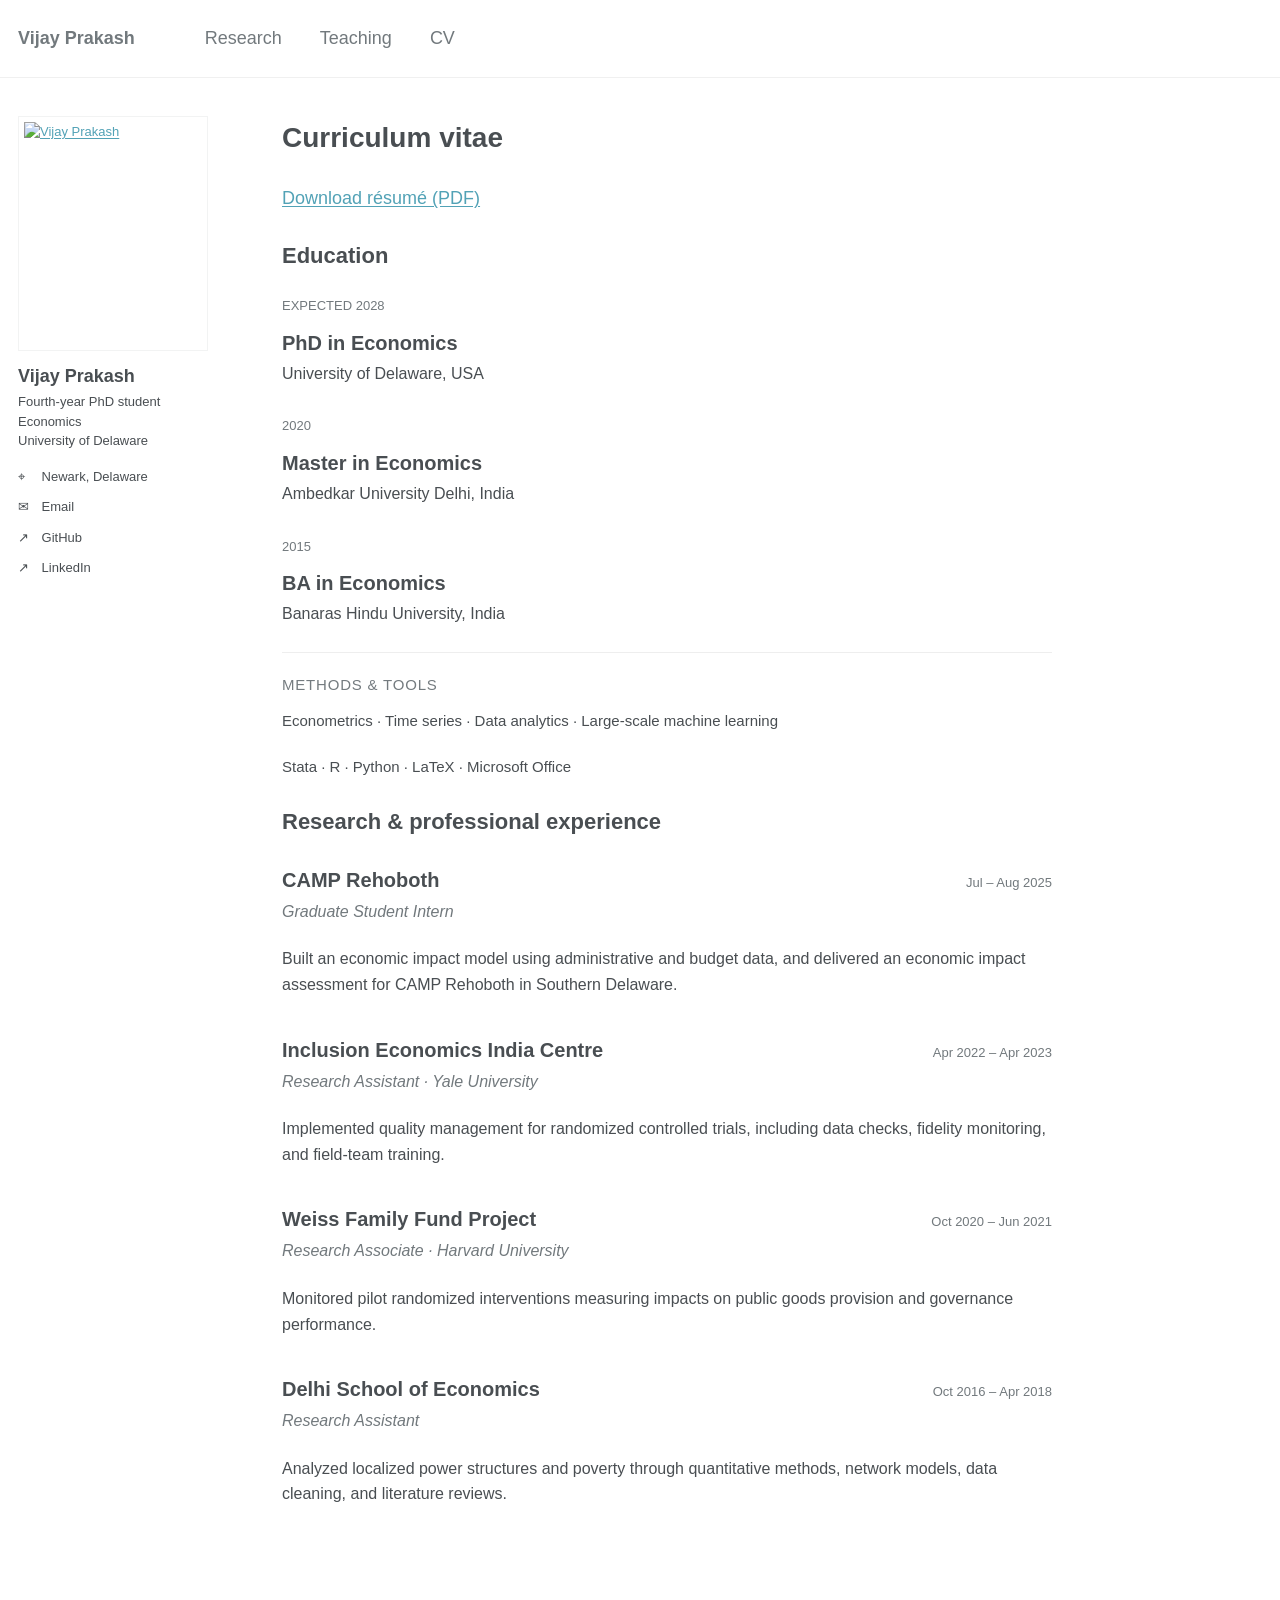
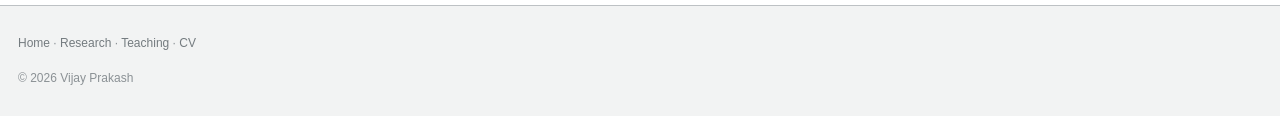
==== cv.html @ bedc79e7 "Publish academic website" ====
<!doctype html><html lang="en"><head><meta charset="utf-8"><meta name="viewport" content="width=device-width, initial-scale=1"><title>CV | Vijay Prakash</title><meta name="description" content="Vijay Prakash, Economics PhD student at the University of Delaware. Labor economics, innovation, and workforce development."><link rel="stylesheet" href="style.css"></head><body><a class="skip" href="#content">Skip to content</a><header><nav aria-label="Main navigation"><a class="brand" href="index.html">Vijay Prakash</a><a href="research.html">Research</a><a href="teaching.html">Teaching</a><a href="cv.html">CV</a></nav></header><main><aside><a href="index.html"><img class="portrait" src="assets/vijay-prakash.jpg" alt="Vijay Prakash" width="1800" height="1200"></a><h2>Vijay Prakash</h2><p class="position">Fourth-year PhD student<br>Economics<br>University of Delaware</p><ul class="profile-links"><li><span aria-hidden="true">⌖</span> Newark, Delaware</li><li><a href="mailto:vprakash@udel.edu"><span aria-hidden="true">✉</span> Email</a></li><li><a href="https://github.com/Vijay92380"><span aria-hidden="true">↗</span> GitHub</a></li><li><a href="https://www.linkedin.com/in/vp1995/"><span aria-hidden="true">↗</span> LinkedIn</a></li></ul></aside><article id="content"><h1>Curriculum vitae</h1><p><a href="assets/vijay-prakash-resume.pdf">Download résumé (PDF)</a></p><h2>Education</h2><div class="degrees"><article><time>EXPECTED 2028</time><h3>PhD in Economics</h3><p>University of Delaware, USA</p></article><article><time>2020</time><h3>Master in Economics</h3><p>Ambedkar University Delhi, India</p></article><article><time>2015</time><h3>BA in Economics</h3><p>Banaras Hindu University, India</p></article></div><div class="toolbox"><p class="eyebrow">METHODS & TOOLS</p><p>Econometrics · Time series · Data analytics · Large-scale machine learning</p><p class="muted">Stata · R · Python · LaTeX · Microsoft Office</p></div><h2>Research & professional experience</h2><div class="experience"><article><div class="row"><h3>CAMP Rehoboth</h3><time>Jul – Aug 2025</time></div><p class="role">Graduate Student Intern</p><p>Built an economic impact model using administrative and budget data, and delivered an economic impact assessment for CAMP Rehoboth in Southern Delaware.</p></article><article><div class="row"><h3>Inclusion Economics India Centre</h3><time>Apr 2022 – Apr 2023</time></div><p class="role">Research Assistant · Yale University</p><p>Implemented quality management for randomized controlled trials, including data checks, fidelity monitoring, and field-team training.</p></article><article><div class="row"><h3>Weiss Family Fund Project</h3><time>Oct 2020 – Jun 2021</time></div><p class="role">Research Associate · Harvard University</p><p>Monitored pilot randomized interventions measuring impacts on public goods provision and governance performance.</p></article><article><div class="row"><h3>Delhi School of Economics</h3><time>Oct 2016 – Apr 2018</time></div><p class="role">Research Assistant</p><p>Analyzed localized power structures and poverty through quantitative methods, network models, data cleaning, and literature reviews.</p></article></div></article></main><footer><div><a href="index.html">Home</a> · <a href="research.html">Research</a> · <a href="teaching.html">Teaching</a> · <a href="cv.html">CV</a><p>© 2026 Vijay Prakash</p></div></footer></body></html>
---- style.css ----
*{box-sizing:border-box}html{background:#fff;color:#494e52;font:18px/1.6 Arial,Helvetica,sans-serif}body{margin:0}a{color:#52a2b6;text-decoration:underline;text-underline-offset:2px}a:hover{color:#35788a}a:focus-visible{outline:2px solid #35788a;outline-offset:4px}.skip{position:absolute;top:-60px}.skip:focus{top:0;background:white;padding:10px;z-index:2}header{border-bottom:1px solid #f0f0f0}nav{max-width:1280px;margin:auto;display:flex;align-items:center;gap:38px;padding:24px 18px}nav a{color:#72797d;text-decoration:none;font-size:18px}nav .brand{font-weight:700;margin-right:32px}main{max-width:1280px;margin:auto;display:grid;grid-template-columns:220px minmax(0,770px);gap:44px;padding:38px 18px 70px;min-height:calc(100vh - 238px)}aside{font-size:13px;line-height:1.5}.portrait{display:block;width:190px;height:235px;object-fit:cover;object-position:51% 40%;padding:5px;border:1px solid #f2f3f3}aside h2{font:700 18px/1.3 Arial,sans-serif;margin:14px 0 4px}.position{margin:0 0 16px;font-size:13px}.profile-links{list-style:none;margin:0;padding:0}.profile-links li{margin:11px 0}.profile-links a{color:#494e52;text-decoration:none}.profile-links a:hover{text-decoration:underline}.profile-links span{display:inline-block;width:20px}#content>p:first-child{margin-top:10px}p{margin:0 0 22px}h1{font-size:28px;line-height:1.3;margin:4px 0 28px}h2{font-size:22px;line-height:1.4;margin:28px 0 18px}h3{font-size:20px;line-height:1.45;margin:10px 0 12px}.interests{border-top:1px solid #f0f0f0;margin-top:28px;padding-top:1px}.interests h2{font-size:18px;font-style:italic;font-weight:400;margin-top:20px}.interests p{font-size:16px}.paper{padding-bottom:24px;margin-bottom:25px;border-bottom:1px solid #eee}.eyebrow{font-size:12px;letter-spacing:.8px;color:#747b7f;margin-bottom:12px}.tags{display:flex;gap:16px;flex-wrap:wrap;font-size:12px;color:#747b7f}.paper p{font-size:16px}.degrees article{margin-bottom:24px}.degrees time,.row time{font-size:13px;color:#72797d}.degrees h3{margin-bottom:3px}.degrees p{font-size:16px}.toolbox{border-top:1px solid #eee;padding-top:20px;margin-top:25px}.toolbox p{font-size:15px}.experience article{margin-bottom:28px}.experience p{font-size:16px}.role{font-style:italic;color:#72797d}.row{display:flex;justify-content:space-between;gap:20px;align-items:baseline}.row h3{margin-bottom:4px}.row time{white-space:nowrap}footer{background:#f2f3f3;border-top:1px solid #bdc1c4;color:#8b9195;padding:28px 18px;font-size:12px}footer>div{max-width:1244px;margin:auto}footer a{color:#747b7f;text-decoration:none}footer p{margin:16px 0 0}@media(max-width:800px){main{grid-template-columns:180px minmax(0,1fr);gap:28px}.portrait{width:160px;height:200px}nav{gap:25px}nav .brand{margin-right:12px}html{font-size:16px}.row{display:block}}@media(max-width:560px){nav{gap:23px;padding:20px 16px;flex-wrap:wrap}nav a{font-size:15px}nav .brand{width:100%;margin:0}main{display:block;padding:25px 18px 45px}aside{display:grid;grid-template-columns:115px 1fr;column-gap:18px;margin-bottom:32px}aside>a{grid-row:1/4}.portrait{width:115px;height:145px}aside h2{margin:2px 0 5px}.position{margin-bottom:5px}.profile-links{grid-column:2;display:flex;gap:13px;flex-wrap:wrap}.profile-links li{margin:0;font-size:12px}.profile-links li:first-child{width:100%}.profile-links span{display:none}#content>p:first-child{margin-top:0}h1{font-size:25px}}
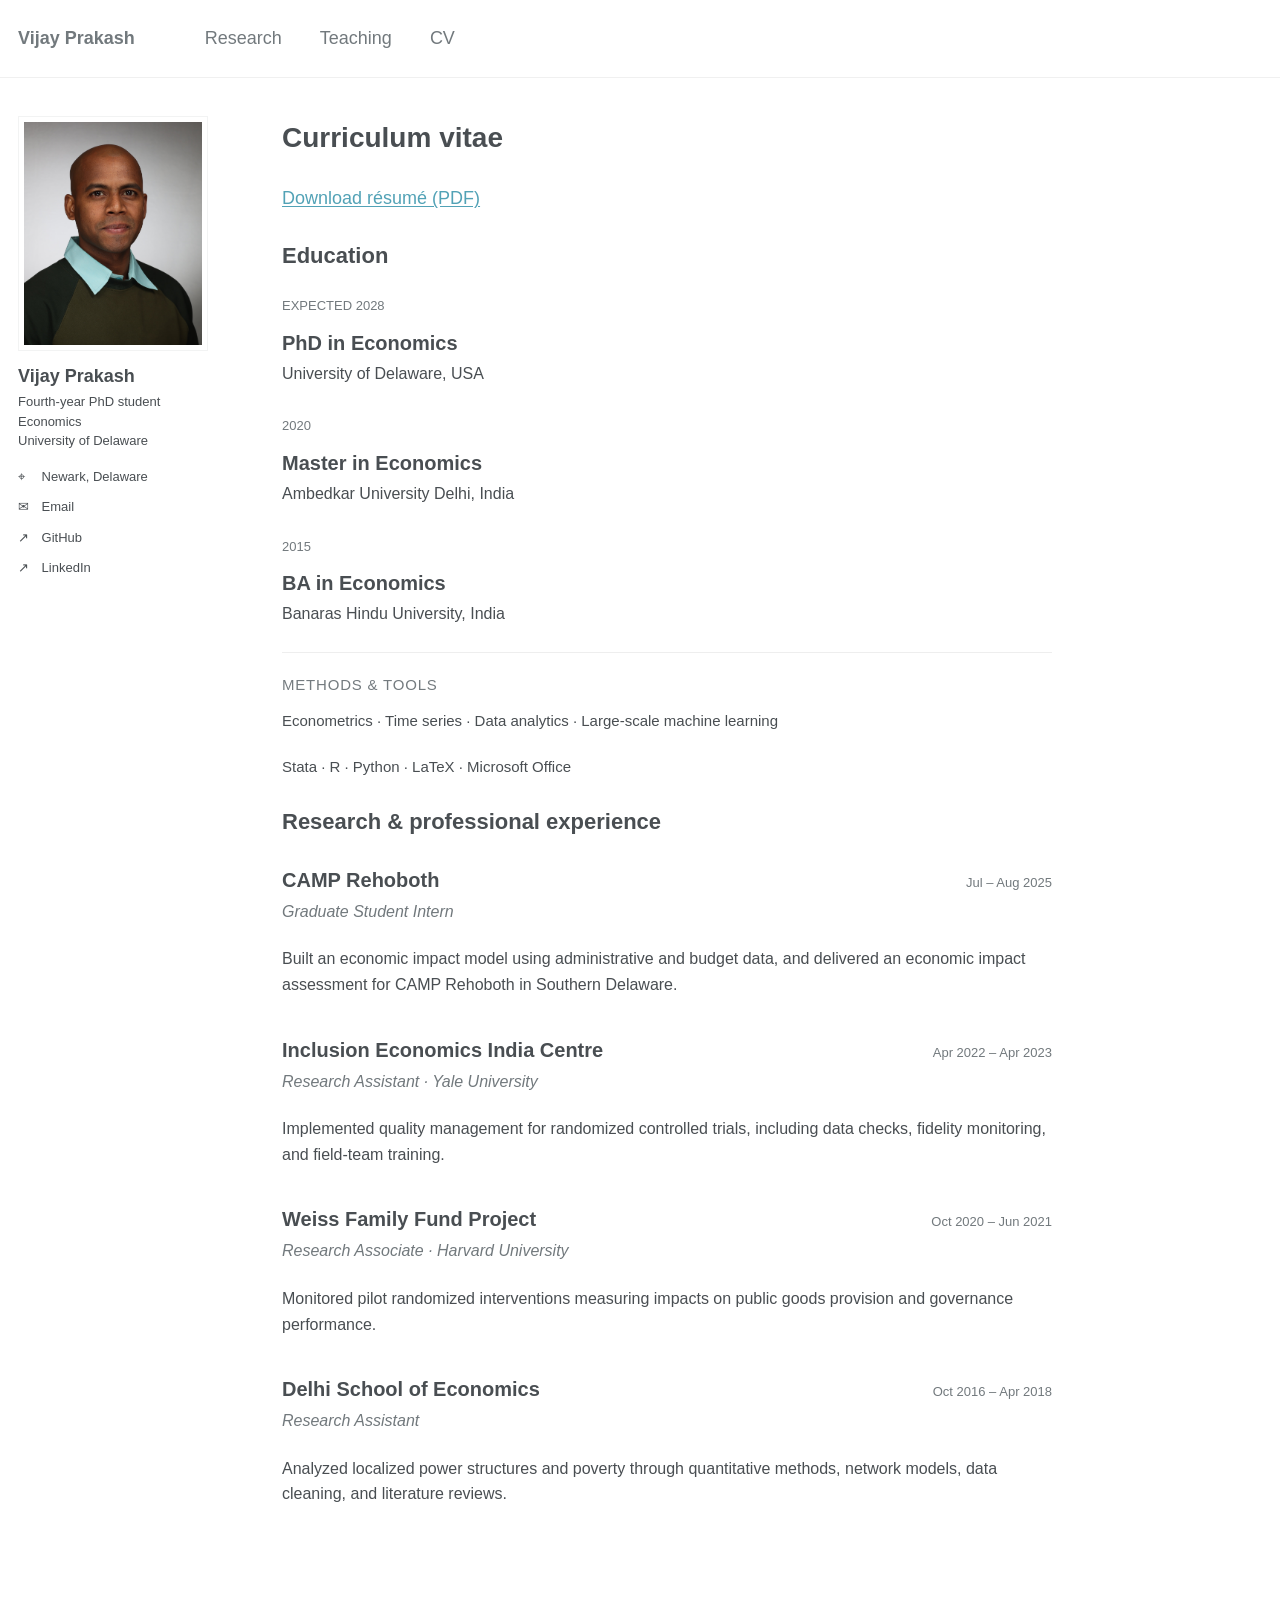
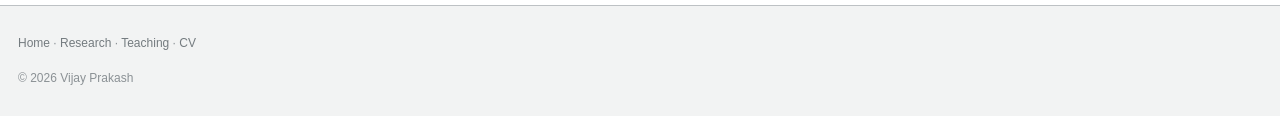
==== commit 4660cc88: "Update GitHub profile links after username change" ====
--- a/cv.html
+++ b/cv.html
@@ -1 +1 @@
-<!doctype html><html lang="en"><head><meta charset="utf-8"><meta name="viewport" content="width=device-width, initial-scale=1"><title>CV | Vijay Prakash</title><meta name="description" content="Vijay Prakash, Economics PhD student at the University of Delaware. Labor economics, innovation, and workforce development."><link rel="stylesheet" href="style.css"></head><body><a class="skip" href="#content">Skip to content</a><header><nav aria-label="Main navigation"><a class="brand" href="index.html">Vijay Prakash</a><a href="research.html">Research</a><a href="teaching.html">Teaching</a><a href="cv.html">CV</a></nav></header><main><aside><a href="index.html"><img class="portrait" src="assets/vijay-prakash.jpg" alt="Vijay Prakash" width="1800" height="1200"></a><h2>Vijay Prakash</h2><p class="position">Fourth-year PhD student<br>Economics<br>University of Delaware</p><ul class="profile-links"><li><span aria-hidden="true">⌖</span> Newark, Delaware</li><li><a href="mailto:vprakash@udel.edu"><span aria-hidden="true">✉</span> Email</a></li><li><a href="https://github.com/Vijay92380"><span aria-hidden="true">↗</span> GitHub</a></li><li><a href="https://www.linkedin.com/in/vp1995/"><span aria-hidden="true">↗</span> LinkedIn</a></li></ul></aside><article id="content"><h1>Curriculum vitae</h1><p><a href="assets/vijay-prakash-resume.pdf">Download résumé (PDF)</a></p><h2>Education</h2><div class="degrees"><article><time>EXPECTED 2028</time><h3>PhD in Economics</h3><p>University of Delaware, USA</p></article><article><time>2020</time><h3>Master in Economics</h3><p>Ambedkar University Delhi, India</p></article><article><time>2015</time><h3>BA in Economics</h3><p>Banaras Hindu University, India</p></article></div><div class="toolbox"><p class="eyebrow">METHODS & TOOLS</p><p>Econometrics · Time series · Data analytics · Large-scale machine learning</p><p class="muted">Stata · R · Python · LaTeX · Microsoft Office</p></div><h2>Research & professional experience</h2><div class="experience"><article><div class="row"><h3>CAMP Rehoboth</h3><time>Jul – Aug 2025</time></div><p class="role">Graduate Student Intern</p><p>Built an economic impact model using administrative and budget data, and delivered an economic impact assessment for CAMP Rehoboth in Southern Delaware.</p></article><article><div class="row"><h3>Inclusion Economics India Centre</h3><time>Apr 2022 – Apr 2023</time></div><p class="role">Research Assistant · Yale University</p><p>Implemented quality management for randomized controlled trials, including data checks, fidelity monitoring, and field-team training.</p></article><article><div class="row"><h3>Weiss Family Fund Project</h3><time>Oct 2020 – Jun 2021</time></div><p class="role">Research Associate · Harvard University</p><p>Monitored pilot randomized interventions measuring impacts on public goods provision and governance performance.</p></article><article><div class="row"><h3>Delhi School of Economics</h3><time>Oct 2016 – Apr 2018</time></div><p class="role">Research Assistant</p><p>Analyzed localized power structures and poverty through quantitative methods, network models, data cleaning, and literature reviews.</p></article></div></article></main><footer><div><a href="index.html">Home</a> · <a href="research.html">Research</a> · <a href="teaching.html">Teaching</a> · <a href="cv.html">CV</a><p>© 2026 Vijay Prakash</p></div></footer></body></html>+<!doctype html><html lang="en"><head><meta charset="utf-8"><meta name="viewport" content="width=device-width, initial-scale=1"><title>CV | Vijay Prakash</title><meta name="description" content="Vijay Prakash, Economics PhD student at the University of Delaware. Labor economics, innovation, and workforce development."><link rel="stylesheet" href="style.css"></head><body><a class="skip" href="#content">Skip to content</a><header><nav aria-label="Main navigation"><a class="brand" href="index.html">Vijay Prakash</a><a href="research.html">Research</a><a href="teaching.html">Teaching</a><a href="cv.html">CV</a></nav></header><main><aside><a href="index.html"><img class="portrait" src="assets/vijay-prakash.jpg" alt="Vijay Prakash" width="1800" height="1200"></a><h2>Vijay Prakash</h2><p class="position">Fourth-year PhD student<br>Economics<br>University of Delaware</p><ul class="profile-links"><li><span aria-hidden="true">⌖</span> Newark, Delaware</li><li><a href="mailto:vprakash@udel.edu"><span aria-hidden="true">✉</span> Email</a></li><li><a href="https://github.com/vj-econ"><span aria-hidden="true">↗</span> GitHub</a></li><li><a href="https://www.linkedin.com/in/vp1995/"><span aria-hidden="true">↗</span> LinkedIn</a></li></ul></aside><article id="content"><h1>Curriculum vitae</h1><p><a href="assets/vijay-prakash-resume.pdf">Download résumé (PDF)</a></p><h2>Education</h2><div class="degrees"><article><time>EXPECTED 2028</time><h3>PhD in Economics</h3><p>University of Delaware, USA</p></article><article><time>2020</time><h3>Master in Economics</h3><p>Ambedkar University Delhi, India</p></article><article><time>2015</time><h3>BA in Economics</h3><p>Banaras Hindu University, India</p></article></div><div class="toolbox"><p class="eyebrow">METHODS & TOOLS</p><p>Econometrics · Time series · Data analytics · Large-scale machine learning</p><p class="muted">Stata · R · Python · LaTeX · Microsoft Office</p></div><h2>Research & professional experience</h2><div class="experience"><article><div class="row"><h3>CAMP Rehoboth</h3><time>Jul – Aug 2025</time></div><p class="role">Graduate Student Intern</p><p>Built an economic impact model using administrative and budget data, and delivered an economic impact assessment for CAMP Rehoboth in Southern Delaware.</p></article><article><div class="row"><h3>Inclusion Economics India Centre</h3><time>Apr 2022 – Apr 2023</time></div><p class="role">Research Assistant · Yale University</p><p>Implemented quality management for randomized controlled trials, including data checks, fidelity monitoring, and field-team training.</p></article><article><div class="row"><h3>Weiss Family Fund Project</h3><time>Oct 2020 – Jun 2021</time></div><p class="role">Research Associate · Harvard University</p><p>Monitored pilot randomized interventions measuring impacts on public goods provision and governance performance.</p></article><article><div class="row"><h3>Delhi School of Economics</h3><time>Oct 2016 – Apr 2018</time></div><p class="role">Research Assistant</p><p>Analyzed localized power structures and poverty through quantitative methods, network models, data cleaning, and literature reviews.</p></article></div></article></main><footer><div><a href="index.html">Home</a> · <a href="research.html">Research</a> · <a href="teaching.html">Teaching</a> · <a href="cv.html">CV</a><p>© 2026 Vijay Prakash</p></div></footer></body></html>
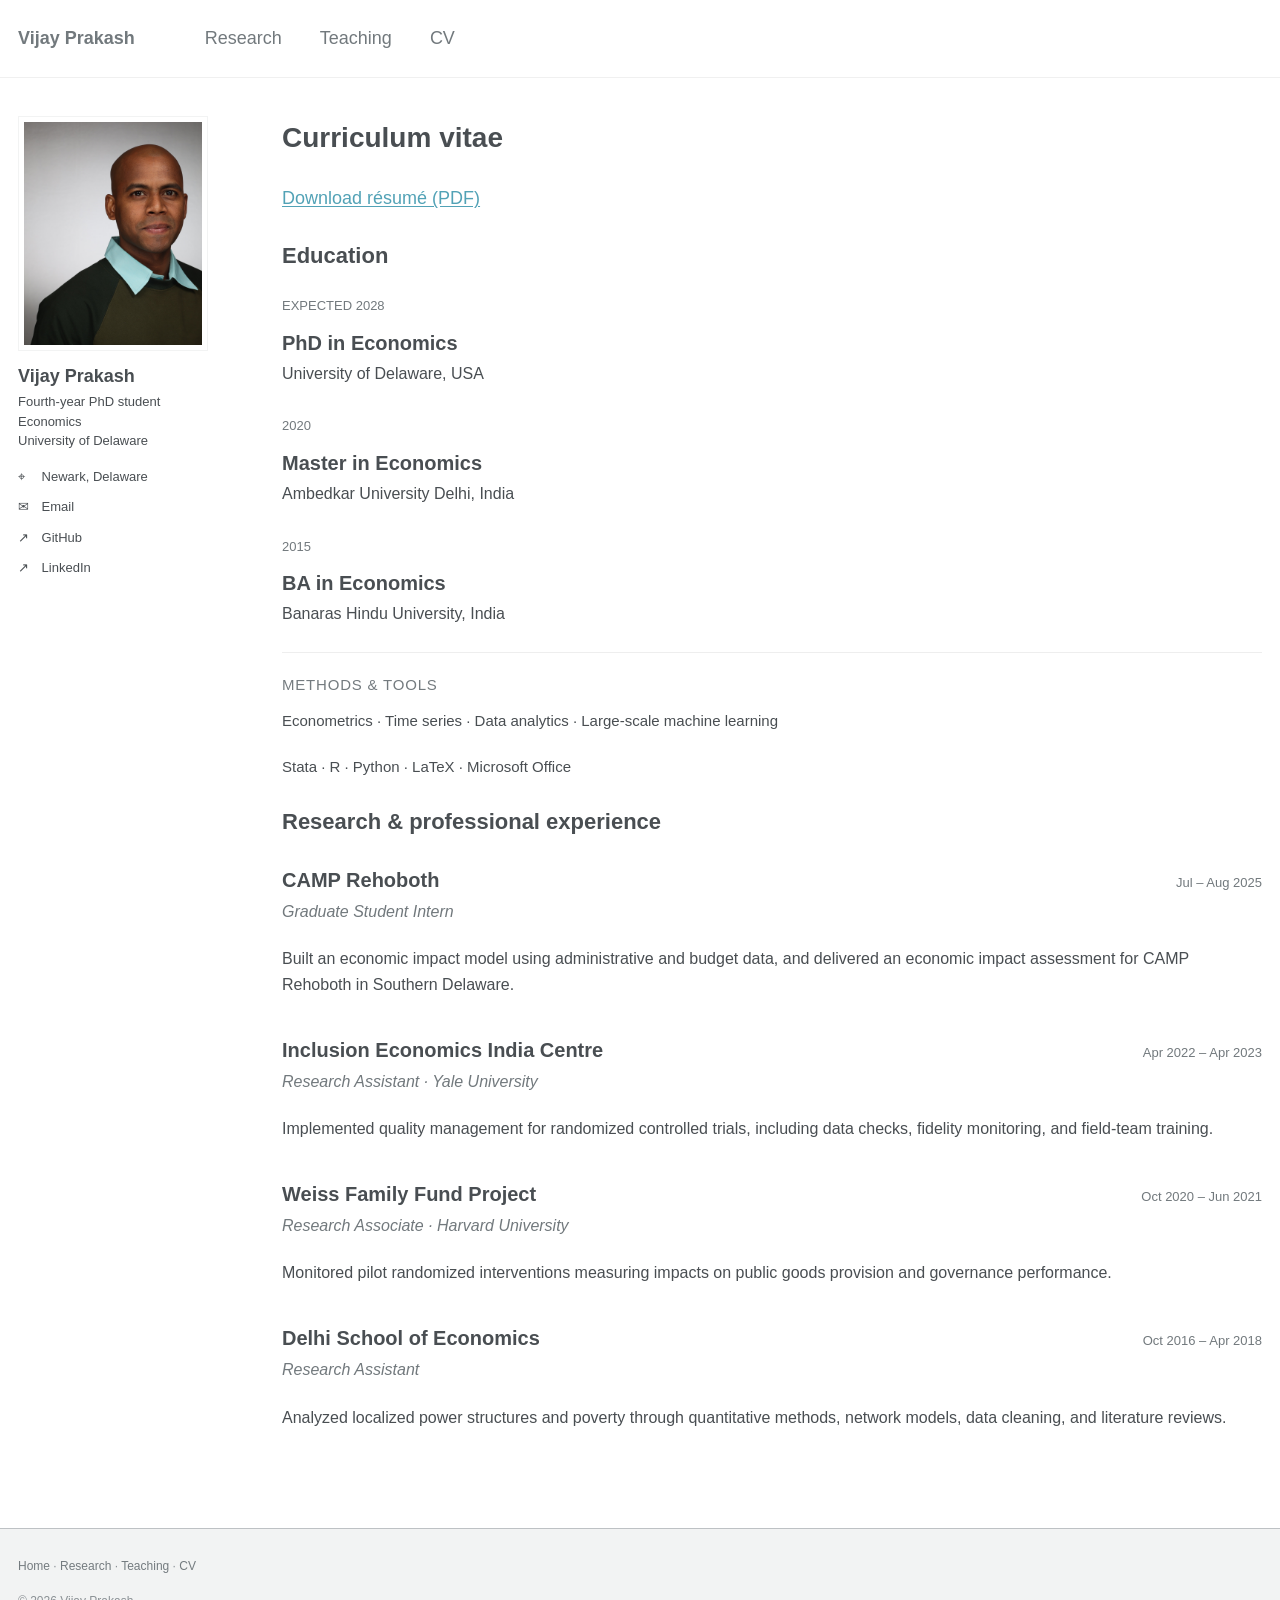
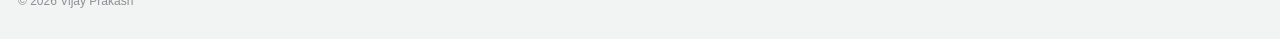
==== commit 85e39990: "Update portrait dimensions and remove unused right-side space" ====
--- a/cv.html
+++ b/cv.html
@@ -1 +1 @@
-<!doctype html><html lang="en"><head><meta charset="utf-8"><meta name="viewport" content="width=device-width, initial-scale=1"><title>CV | Vijay Prakash</title><meta name="description" content="Vijay Prakash, Economics PhD student at the University of Delaware. Labor economics, innovation, and workforce development."><link rel="stylesheet" href="style.css"></head><body><a class="skip" href="#content">Skip to content</a><header><nav aria-label="Main navigation"><a class="brand" href="index.html">Vijay Prakash</a><a href="research.html">Research</a><a href="teaching.html">Teaching</a><a href="cv.html">CV</a></nav></header><main><aside><a href="index.html"><img class="portrait" src="assets/vijay-prakash.jpg" alt="Vijay Prakash" width="1800" height="1200"></a><h2>Vijay Prakash</h2><p class="position">Fourth-year PhD student<br>Economics<br>University of Delaware</p><ul class="profile-links"><li><span aria-hidden="true">⌖</span> Newark, Delaware</li><li><a href="mailto:vprakash@udel.edu"><span aria-hidden="true">✉</span> Email</a></li><li><a href="https://github.com/vj-econ"><span aria-hidden="true">↗</span> GitHub</a></li><li><a href="https://www.linkedin.com/in/vp1995/"><span aria-hidden="true">↗</span> LinkedIn</a></li></ul></aside><article id="content"><h1>Curriculum vitae</h1><p><a href="assets/vijay-prakash-resume.pdf">Download résumé (PDF)</a></p><h2>Education</h2><div class="degrees"><article><time>EXPECTED 2028</time><h3>PhD in Economics</h3><p>University of Delaware, USA</p></article><article><time>2020</time><h3>Master in Economics</h3><p>Ambedkar University Delhi, India</p></article><article><time>2015</time><h3>BA in Economics</h3><p>Banaras Hindu University, India</p></article></div><div class="toolbox"><p class="eyebrow">METHODS & TOOLS</p><p>Econometrics · Time series · Data analytics · Large-scale machine learning</p><p class="muted">Stata · R · Python · LaTeX · Microsoft Office</p></div><h2>Research & professional experience</h2><div class="experience"><article><div class="row"><h3>CAMP Rehoboth</h3><time>Jul – Aug 2025</time></div><p class="role">Graduate Student Intern</p><p>Built an economic impact model using administrative and budget data, and delivered an economic impact assessment for CAMP Rehoboth in Southern Delaware.</p></article><article><div class="row"><h3>Inclusion Economics India Centre</h3><time>Apr 2022 – Apr 2023</time></div><p class="role">Research Assistant · Yale University</p><p>Implemented quality management for randomized controlled trials, including data checks, fidelity monitoring, and field-team training.</p></article><article><div class="row"><h3>Weiss Family Fund Project</h3><time>Oct 2020 – Jun 2021</time></div><p class="role">Research Associate · Harvard University</p><p>Monitored pilot randomized interventions measuring impacts on public goods provision and governance performance.</p></article><article><div class="row"><h3>Delhi School of Economics</h3><time>Oct 2016 – Apr 2018</time></div><p class="role">Research Assistant</p><p>Analyzed localized power structures and poverty through quantitative methods, network models, data cleaning, and literature reviews.</p></article></div></article></main><footer><div><a href="index.html">Home</a> · <a href="research.html">Research</a> · <a href="teaching.html">Teaching</a> · <a href="cv.html">CV</a><p>© 2026 Vijay Prakash</p></div></footer></body></html>+<!doctype html><html lang="en"><head><meta charset="utf-8"><meta name="viewport" content="width=device-width, initial-scale=1"><title>CV | Vijay Prakash</title><meta name="description" content="Vijay Prakash, Economics PhD student at the University of Delaware. Labor economics, innovation, and workforce development."><link rel="stylesheet" href="style.css"></head><body><a class="skip" href="#content">Skip to content</a><header><nav aria-label="Main navigation"><a class="brand" href="index.html">Vijay Prakash</a><a href="research.html">Research</a><a href="teaching.html">Teaching</a><a href="cv.html">CV</a></nav></header><main><aside><a href="index.html"><img class="portrait" src="assets/vijay-prakash.jpg" alt="Vijay Prakash" width="6000" height="4000"></a><h2>Vijay Prakash</h2><p class="position">Fourth-year PhD student<br>Economics<br>University of Delaware</p><ul class="profile-links"><li><span aria-hidden="true">⌖</span> Newark, Delaware</li><li><a href="mailto:vprakash@udel.edu"><span aria-hidden="true">✉</span> Email</a></li><li><a href="https://github.com/vj-econ"><span aria-hidden="true">↗</span> GitHub</a></li><li><a href="https://www.linkedin.com/in/vj-econ/"><span aria-hidden="true">↗</span> LinkedIn</a></li></ul></aside><article id="content"><h1>Curriculum vitae</h1><p><a href="assets/vijay-prakash-resume.pdf">Download résumé (PDF)</a></p><h2>Education</h2><div class="degrees"><article><time>EXPECTED 2028</time><h3>PhD in Economics</h3><p>University of Delaware, USA</p></article><article><time>2020</time><h3>Master in Economics</h3><p>Ambedkar University Delhi, India</p></article><article><time>2015</time><h3>BA in Economics</h3><p>Banaras Hindu University, India</p></article></div><div class="toolbox"><p class="eyebrow">METHODS & TOOLS</p><p>Econometrics · Time series · Data analytics · Large-scale machine learning</p><p class="muted">Stata · R · Python · LaTeX · Microsoft Office</p></div><h2>Research & professional experience</h2><div class="experience"><article><div class="row"><h3>CAMP Rehoboth</h3><time>Jul – Aug 2025</time></div><p class="role">Graduate Student Intern</p><p>Built an economic impact model using administrative and budget data, and delivered an economic impact assessment for CAMP Rehoboth in Southern Delaware.</p></article><article><div class="row"><h3>Inclusion Economics India Centre</h3><time>Apr 2022 – Apr 2023</time></div><p class="role">Research Assistant · Yale University</p><p>Implemented quality management for randomized controlled trials, including data checks, fidelity monitoring, and field-team training.</p></article><article><div class="row"><h3>Weiss Family Fund Project</h3><time>Oct 2020 – Jun 2021</time></div><p class="role">Research Associate · Harvard University</p><p>Monitored pilot randomized interventions measuring impacts on public goods provision and governance performance.</p></article><article><div class="row"><h3>Delhi School of Economics</h3><time>Oct 2016 – Apr 2018</time></div><p class="role">Research Assistant</p><p>Analyzed localized power structures and poverty through quantitative methods, network models, data cleaning, and literature reviews.</p></article></div></article></main><footer><div><a href="index.html">Home</a> · <a href="research.html">Research</a> · <a href="teaching.html">Teaching</a> · <a href="cv.html">CV</a><p>© 2026 Vijay Prakash</p></div></footer></body></html>
--- a/style.css
+++ b/style.css
@@ -1 +1 @@
-*{box-sizing:border-box}html{background:#fff;color:#494e52;font:18px/1.6 Arial,Helvetica,sans-serif}body{margin:0}a{color:#52a2b6;text-decoration:underline;text-underline-offset:2px}a:hover{color:#35788a}a:focus-visible{outline:2px solid #35788a;outline-offset:4px}.skip{position:absolute;top:-60px}.skip:focus{top:0;background:white;padding:10px;z-index:2}header{border-bottom:1px solid #f0f0f0}nav{max-width:1280px;margin:auto;display:flex;align-items:center;gap:38px;padding:24px 18px}nav a{color:#72797d;text-decoration:none;font-size:18px}nav .brand{font-weight:700;margin-right:32px}main{max-width:1280px;margin:auto;display:grid;grid-template-columns:220px minmax(0,770px);gap:44px;padding:38px 18px 70px;min-height:calc(100vh - 238px)}aside{font-size:13px;line-height:1.5}.portrait{display:block;width:190px;height:235px;object-fit:cover;object-position:51% 40%;padding:5px;border:1px solid #f2f3f3}aside h2{font:700 18px/1.3 Arial,sans-serif;margin:14px 0 4px}.position{margin:0 0 16px;font-size:13px}.profile-links{list-style:none;margin:0;padding:0}.profile-links li{margin:11px 0}.profile-links a{color:#494e52;text-decoration:none}.profile-links a:hover{text-decoration:underline}.profile-links span{display:inline-block;width:20px}#content>p:first-child{margin-top:10px}p{margin:0 0 22px}h1{font-size:28px;line-height:1.3;margin:4px 0 28px}h2{font-size:22px;line-height:1.4;margin:28px 0 18px}h3{font-size:20px;line-height:1.45;margin:10px 0 12px}.interests{border-top:1px solid #f0f0f0;margin-top:28px;padding-top:1px}.interests h2{font-size:18px;font-style:italic;font-weight:400;margin-top:20px}.interests p{font-size:16px}.paper{padding-bottom:24px;margin-bottom:25px;border-bottom:1px solid #eee}.eyebrow{font-size:12px;letter-spacing:.8px;color:#747b7f;margin-bottom:12px}.tags{display:flex;gap:16px;flex-wrap:wrap;font-size:12px;color:#747b7f}.paper p{font-size:16px}.degrees article{margin-bottom:24px}.degrees time,.row time{font-size:13px;color:#72797d}.degrees h3{margin-bottom:3px}.degrees p{font-size:16px}.toolbox{border-top:1px solid #eee;padding-top:20px;margin-top:25px}.toolbox p{font-size:15px}.experience article{margin-bottom:28px}.experience p{font-size:16px}.role{font-style:italic;color:#72797d}.row{display:flex;justify-content:space-between;gap:20px;align-items:baseline}.row h3{margin-bottom:4px}.row time{white-space:nowrap}footer{background:#f2f3f3;border-top:1px solid #bdc1c4;color:#8b9195;padding:28px 18px;font-size:12px}footer>div{max-width:1244px;margin:auto}footer a{color:#747b7f;text-decoration:none}footer p{margin:16px 0 0}@media(max-width:800px){main{grid-template-columns:180px minmax(0,1fr);gap:28px}.portrait{width:160px;height:200px}nav{gap:25px}nav .brand{margin-right:12px}html{font-size:16px}.row{display:block}}@media(max-width:560px){nav{gap:23px;padding:20px 16px;flex-wrap:wrap}nav a{font-size:15px}nav .brand{width:100%;margin:0}main{display:block;padding:25px 18px 45px}aside{display:grid;grid-template-columns:115px 1fr;column-gap:18px;margin-bottom:32px}aside>a{grid-row:1/4}.portrait{width:115px;height:145px}aside h2{margin:2px 0 5px}.position{margin-bottom:5px}.profile-links{grid-column:2;display:flex;gap:13px;flex-wrap:wrap}.profile-links li{margin:0;font-size:12px}.profile-links li:first-child{width:100%}.profile-links span{display:none}#content>p:first-child{margin-top:0}h1{font-size:25px}}
+*{box-sizing:border-box}html{background:#fff;color:#494e52;font:18px/1.6 Arial,Helvetica,sans-serif}body{margin:0}a{color:#52a2b6;text-decoration:underline;text-underline-offset:2px}a:hover{color:#35788a}a:focus-visible{outline:2px solid #35788a;outline-offset:4px}.skip{position:absolute;top:-60px}.skip:focus{top:0;background:white;padding:10px;z-index:2}header{border-bottom:1px solid #f0f0f0}nav{max-width:1280px;margin:auto;display:flex;align-items:center;gap:38px;padding:24px 18px}nav a{color:#72797d;text-decoration:none;font-size:18px}nav .brand{font-weight:700;margin-right:32px}main{max-width:1280px;margin:auto;display:grid;grid-template-columns:220px minmax(0,1fr);gap:44px;padding:38px 18px 70px;min-height:calc(100vh - 238px)}aside{font-size:13px;line-height:1.5}.portrait{display:block;width:190px;height:235px;object-fit:cover;object-position:25% 40%;padding:5px;border:1px solid #f2f3f3}aside h2{font:700 18px/1.3 Arial,sans-serif;margin:14px 0 4px}.position{margin:0 0 16px;font-size:13px}.profile-links{list-style:none;margin:0;padding:0}.profile-links li{margin:11px 0}.profile-links a{color:#494e52;text-decoration:none}.profile-links a:hover{text-decoration:underline}.profile-links span{display:inline-block;width:20px}#content>p:first-child{margin-top:10px}p{margin:0 0 22px}h1{font-size:28px;line-height:1.3;margin:4px 0 28px}h2{font-size:22px;line-height:1.4;margin:28px 0 18px}h3{font-size:20px;line-height:1.45;margin:10px 0 12px}.interests{border-top:1px solid #f0f0f0;margin-top:28px;padding-top:1px}.interests h2{font-size:18px;font-style:italic;font-weight:400;margin-top:20px}.interests p{font-size:16px}.paper{padding-bottom:24px;margin-bottom:25px;border-bottom:1px solid #eee}.eyebrow{font-size:12px;letter-spacing:.8px;color:#747b7f;margin-bottom:12px}.tags{display:flex;gap:16px;flex-wrap:wrap;font-size:12px;color:#747b7f}.paper p{font-size:16px}.degrees article{margin-bottom:24px}.degrees time,.row time{font-size:13px;color:#72797d}.degrees h3{margin-bottom:3px}.degrees p{font-size:16px}.toolbox{border-top:1px solid #eee;padding-top:20px;margin-top:25px}.toolbox p{font-size:15px}.experience article{margin-bottom:28px}.experience p{font-size:16px}.role{font-style:italic;color:#72797d}.row{display:flex;justify-content:space-between;gap:20px;align-items:baseline}.row h3{margin-bottom:4px}.row time{white-space:nowrap}footer{background:#f2f3f3;border-top:1px solid #bdc1c4;color:#8b9195;padding:28px 18px;font-size:12px}footer>div{max-width:1244px;margin:auto}footer a{color:#747b7f;text-decoration:none}footer p{margin:16px 0 0}@media(max-width:800px){main{grid-template-columns:180px minmax(0,1fr);gap:28px}.portrait{width:160px;height:200px}nav{gap:25px}nav .brand{margin-right:12px}html{font-size:16px}.row{display:block}}@media(max-width:560px){nav{gap:23px;padding:20px 16px;flex-wrap:wrap}nav a{font-size:15px}nav .brand{width:100%;margin:0}main{display:block;padding:25px 18px 45px}aside{display:grid;grid-template-columns:115px 1fr;column-gap:18px;margin-bottom:32px}aside>a{grid-row:1/4}.portrait{width:115px;height:145px}aside h2{margin:2px 0 5px}.position{margin-bottom:5px}.profile-links{grid-column:2;display:flex;gap:13px;flex-wrap:wrap}.profile-links li{margin:0;font-size:12px}.profile-links li:first-child{width:100%}.profile-links span{display:none}#content>p:first-child{margin-top:0}h1{font-size:25px}}
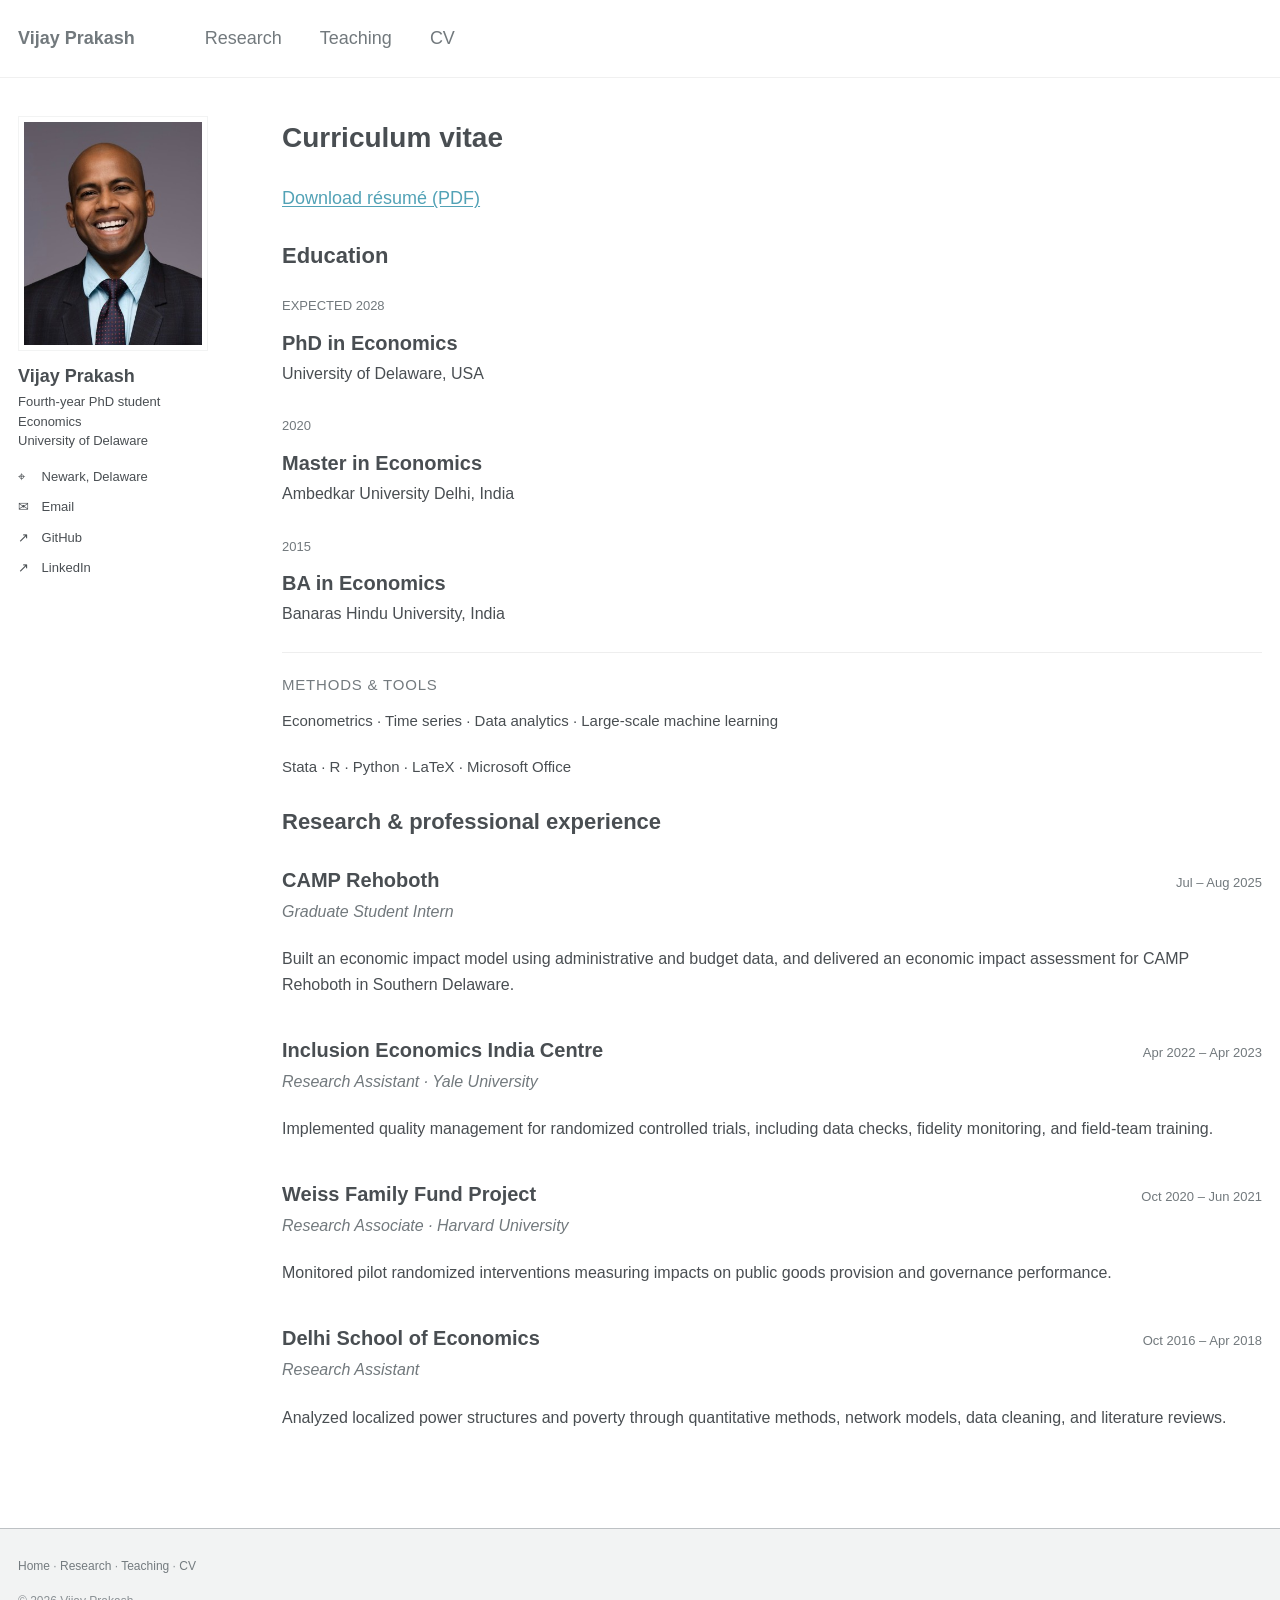
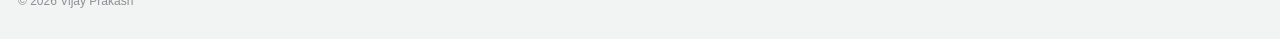
==== commit a643c6c1: "Center cropped profile photo across all pages" ====
--- a/cv.html
+++ b/cv.html
@@ -1 +1 @@
-<!doctype html><html lang="en"><head><meta charset="utf-8"><meta name="viewport" content="width=device-width, initial-scale=1"><title>CV | Vijay Prakash</title><meta name="description" content="Vijay Prakash, Economics PhD student at the University of Delaware. Labor economics, innovation, and workforce development."><link rel="stylesheet" href="style.css"></head><body><a class="skip" href="#content">Skip to content</a><header><nav aria-label="Main navigation"><a class="brand" href="index.html">Vijay Prakash</a><a href="research.html">Research</a><a href="teaching.html">Teaching</a><a href="cv.html">CV</a></nav></header><main><aside><a href="index.html"><img class="portrait" src="assets/vijay-prakash.jpg" alt="Vijay Prakash" width="6000" height="4000"></a><h2>Vijay Prakash</h2><p class="position">Fourth-year PhD student<br>Economics<br>University of Delaware</p><ul class="profile-links"><li><span aria-hidden="true">⌖</span> Newark, Delaware</li><li><a href="mailto:vprakash@udel.edu"><span aria-hidden="true">✉</span> Email</a></li><li><a href="https://github.com/vj-econ"><span aria-hidden="true">↗</span> GitHub</a></li><li><a href="https://www.linkedin.com/in/vj-econ/"><span aria-hidden="true">↗</span> LinkedIn</a></li></ul></aside><article id="content"><h1>Curriculum vitae</h1><p><a href="assets/vijay-prakash-resume.pdf">Download résumé (PDF)</a></p><h2>Education</h2><div class="degrees"><article><time>EXPECTED 2028</time><h3>PhD in Economics</h3><p>University of Delaware, USA</p></article><article><time>2020</time><h3>Master in Economics</h3><p>Ambedkar University Delhi, India</p></article><article><time>2015</time><h3>BA in Economics</h3><p>Banaras Hindu University, India</p></article></div><div class="toolbox"><p class="eyebrow">METHODS & TOOLS</p><p>Econometrics · Time series · Data analytics · Large-scale machine learning</p><p class="muted">Stata · R · Python · LaTeX · Microsoft Office</p></div><h2>Research & professional experience</h2><div class="experience"><article><div class="row"><h3>CAMP Rehoboth</h3><time>Jul – Aug 2025</time></div><p class="role">Graduate Student Intern</p><p>Built an economic impact model using administrative and budget data, and delivered an economic impact assessment for CAMP Rehoboth in Southern Delaware.</p></article><article><div class="row"><h3>Inclusion Economics India Centre</h3><time>Apr 2022 – Apr 2023</time></div><p class="role">Research Assistant · Yale University</p><p>Implemented quality management for randomized controlled trials, including data checks, fidelity monitoring, and field-team training.</p></article><article><div class="row"><h3>Weiss Family Fund Project</h3><time>Oct 2020 – Jun 2021</time></div><p class="role">Research Associate · Harvard University</p><p>Monitored pilot randomized interventions measuring impacts on public goods provision and governance performance.</p></article><article><div class="row"><h3>Delhi School of Economics</h3><time>Oct 2016 – Apr 2018</time></div><p class="role">Research Assistant</p><p>Analyzed localized power structures and poverty through quantitative methods, network models, data cleaning, and literature reviews.</p></article></div></article></main><footer><div><a href="index.html">Home</a> · <a href="research.html">Research</a> · <a href="teaching.html">Teaching</a> · <a href="cv.html">CV</a><p>© 2026 Vijay Prakash</p></div></footer></body></html>+<!doctype html><html lang="en"><head><meta charset="utf-8"><meta name="viewport" content="width=device-width, initial-scale=1"><title>CV | Vijay Prakash</title><meta name="description" content="Vijay Prakash, Economics PhD student at the University of Delaware. Labor economics, innovation, and workforce development."><link rel="stylesheet" href="style.css"></head><body><a class="skip" href="#content">Skip to content</a><header><nav aria-label="Main navigation"><a class="brand" href="index.html">Vijay Prakash</a><a href="research.html">Research</a><a href="teaching.html">Teaching</a><a href="cv.html">CV</a></nav></header><main><aside><a href="index.html"><img class="portrait" src="assets/vijay-prakash.jpg" alt="Vijay Prakash" width="400" height="400"></a><h2>Vijay Prakash</h2><p class="position">Fourth-year PhD student<br>Economics<br>University of Delaware</p><ul class="profile-links"><li><span aria-hidden="true">⌖</span> Newark, Delaware</li><li><a href="mailto:vprakash@udel.edu"><span aria-hidden="true">✉</span> Email</a></li><li><a href="https://github.com/vj-econ"><span aria-hidden="true">↗</span> GitHub</a></li><li><a href="https://www.linkedin.com/in/vj-econ/"><span aria-hidden="true">↗</span> LinkedIn</a></li></ul></aside><article id="content"><h1>Curriculum vitae</h1><p><a href="assets/vijay-prakash-resume.pdf">Download résumé (PDF)</a></p><h2>Education</h2><div class="degrees"><article><time>EXPECTED 2028</time><h3>PhD in Economics</h3><p>University of Delaware, USA</p></article><article><time>2020</time><h3>Master in Economics</h3><p>Ambedkar University Delhi, India</p></article><article><time>2015</time><h3>BA in Economics</h3><p>Banaras Hindu University, India</p></article></div><div class="toolbox"><p class="eyebrow">METHODS & TOOLS</p><p>Econometrics · Time series · Data analytics · Large-scale machine learning</p><p class="muted">Stata · R · Python · LaTeX · Microsoft Office</p></div><h2>Research & professional experience</h2><div class="experience"><article><div class="row"><h3>CAMP Rehoboth</h3><time>Jul – Aug 2025</time></div><p class="role">Graduate Student Intern</p><p>Built an economic impact model using administrative and budget data, and delivered an economic impact assessment for CAMP Rehoboth in Southern Delaware.</p></article><article><div class="row"><h3>Inclusion Economics India Centre</h3><time>Apr 2022 – Apr 2023</time></div><p class="role">Research Assistant · Yale University</p><p>Implemented quality management for randomized controlled trials, including data checks, fidelity monitoring, and field-team training.</p></article><article><div class="row"><h3>Weiss Family Fund Project</h3><time>Oct 2020 – Jun 2021</time></div><p class="role">Research Associate · Harvard University</p><p>Monitored pilot randomized interventions measuring impacts on public goods provision and governance performance.</p></article><article><div class="row"><h3>Delhi School of Economics</h3><time>Oct 2016 – Apr 2018</time></div><p class="role">Research Assistant</p><p>Analyzed localized power structures and poverty through quantitative methods, network models, data cleaning, and literature reviews.</p></article></div></article></main><footer><div><a href="index.html">Home</a> · <a href="research.html">Research</a> · <a href="teaching.html">Teaching</a> · <a href="cv.html">CV</a><p>© 2026 Vijay Prakash</p></div></footer></body></html>
--- a/style.css
+++ b/style.css
@@ -1 +1 @@
-*{box-sizing:border-box}html{background:#fff;color:#494e52;font:18px/1.6 Arial,Helvetica,sans-serif}body{margin:0}a{color:#52a2b6;text-decoration:underline;text-underline-offset:2px}a:hover{color:#35788a}a:focus-visible{outline:2px solid #35788a;outline-offset:4px}.skip{position:absolute;top:-60px}.skip:focus{top:0;background:white;padding:10px;z-index:2}header{border-bottom:1px solid #f0f0f0}nav{max-width:1280px;margin:auto;display:flex;align-items:center;gap:38px;padding:24px 18px}nav a{color:#72797d;text-decoration:none;font-size:18px}nav .brand{font-weight:700;margin-right:32px}main{max-width:1280px;margin:auto;display:grid;grid-template-columns:220px minmax(0,1fr);gap:44px;padding:38px 18px 70px;min-height:calc(100vh - 238px)}aside{font-size:13px;line-height:1.5}.portrait{display:block;width:190px;height:235px;object-fit:cover;object-position:25% 40%;padding:5px;border:1px solid #f2f3f3}aside h2{font:700 18px/1.3 Arial,sans-serif;margin:14px 0 4px}.position{margin:0 0 16px;font-size:13px}.profile-links{list-style:none;margin:0;padding:0}.profile-links li{margin:11px 0}.profile-links a{color:#494e52;text-decoration:none}.profile-links a:hover{text-decoration:underline}.profile-links span{display:inline-block;width:20px}#content>p:first-child{margin-top:10px}p{margin:0 0 22px}h1{font-size:28px;line-height:1.3;margin:4px 0 28px}h2{font-size:22px;line-height:1.4;margin:28px 0 18px}h3{font-size:20px;line-height:1.45;margin:10px 0 12px}.interests{border-top:1px solid #f0f0f0;margin-top:28px;padding-top:1px}.interests h2{font-size:18px;font-style:italic;font-weight:400;margin-top:20px}.interests p{font-size:16px}.paper{padding-bottom:24px;margin-bottom:25px;border-bottom:1px solid #eee}.eyebrow{font-size:12px;letter-spacing:.8px;color:#747b7f;margin-bottom:12px}.tags{display:flex;gap:16px;flex-wrap:wrap;font-size:12px;color:#747b7f}.paper p{font-size:16px}.degrees article{margin-bottom:24px}.degrees time,.row time{font-size:13px;color:#72797d}.degrees h3{margin-bottom:3px}.degrees p{font-size:16px}.toolbox{border-top:1px solid #eee;padding-top:20px;margin-top:25px}.toolbox p{font-size:15px}.experience article{margin-bottom:28px}.experience p{font-size:16px}.role{font-style:italic;color:#72797d}.row{display:flex;justify-content:space-between;gap:20px;align-items:baseline}.row h3{margin-bottom:4px}.row time{white-space:nowrap}footer{background:#f2f3f3;border-top:1px solid #bdc1c4;color:#8b9195;padding:28px 18px;font-size:12px}footer>div{max-width:1244px;margin:auto}footer a{color:#747b7f;text-decoration:none}footer p{margin:16px 0 0}@media(max-width:800px){main{grid-template-columns:180px minmax(0,1fr);gap:28px}.portrait{width:160px;height:200px}nav{gap:25px}nav .brand{margin-right:12px}html{font-size:16px}.row{display:block}}@media(max-width:560px){nav{gap:23px;padding:20px 16px;flex-wrap:wrap}nav a{font-size:15px}nav .brand{width:100%;margin:0}main{display:block;padding:25px 18px 45px}aside{display:grid;grid-template-columns:115px 1fr;column-gap:18px;margin-bottom:32px}aside>a{grid-row:1/4}.portrait{width:115px;height:145px}aside h2{margin:2px 0 5px}.position{margin-bottom:5px}.profile-links{grid-column:2;display:flex;gap:13px;flex-wrap:wrap}.profile-links li{margin:0;font-size:12px}.profile-links li:first-child{width:100%}.profile-links span{display:none}#content>p:first-child{margin-top:0}h1{font-size:25px}}
+*{box-sizing:border-box}html{background:#fff;color:#494e52;font:18px/1.6 Arial,Helvetica,sans-serif}body{margin:0}a{color:#52a2b6;text-decoration:underline;text-underline-offset:2px}a:hover{color:#35788a}a:focus-visible{outline:2px solid #35788a;outline-offset:4px}.skip{position:absolute;top:-60px}.skip:focus{top:0;background:white;padding:10px;z-index:2}header{border-bottom:1px solid #f0f0f0}nav{max-width:1280px;margin:auto;display:flex;align-items:center;gap:38px;padding:24px 18px}nav a{color:#72797d;text-decoration:none;font-size:18px}nav .brand{font-weight:700;margin-right:32px}main{max-width:1280px;margin:auto;display:grid;grid-template-columns:220px minmax(0,1fr);gap:44px;padding:38px 18px 70px;min-height:calc(100vh - 238px)}aside{font-size:13px;line-height:1.5}.portrait{display:block;width:190px;height:235px;object-fit:cover;object-position:50% 40%;padding:5px;border:1px solid #f2f3f3}aside h2{font:700 18px/1.3 Arial,sans-serif;margin:14px 0 4px}.position{margin:0 0 16px;font-size:13px}.profile-links{list-style:none;margin:0;padding:0}.profile-links li{margin:11px 0}.profile-links a{color:#494e52;text-decoration:none}.profile-links a:hover{text-decoration:underline}.profile-links span{display:inline-block;width:20px}#content>p:first-child{margin-top:10px}p{margin:0 0 22px}h1{font-size:28px;line-height:1.3;margin:4px 0 28px}h2{font-size:22px;line-height:1.4;margin:28px 0 18px}h3{font-size:20px;line-height:1.45;margin:10px 0 12px}.interests{border-top:1px solid #f0f0f0;margin-top:28px;padding-top:1px}.interests h2{font-size:18px;font-style:italic;font-weight:400;margin-top:20px}.interests p{font-size:16px}.paper{padding-bottom:24px;margin-bottom:25px;border-bottom:1px solid #eee}.eyebrow{font-size:12px;letter-spacing:.8px;color:#747b7f;margin-bottom:12px}.tags{display:flex;gap:16px;flex-wrap:wrap;font-size:12px;color:#747b7f}.paper p{font-size:16px}.degrees article{margin-bottom:24px}.degrees time,.row time{font-size:13px;color:#72797d}.degrees h3{margin-bottom:3px}.degrees p{font-size:16px}.toolbox{border-top:1px solid #eee;padding-top:20px;margin-top:25px}.toolbox p{font-size:15px}.experience article{margin-bottom:28px}.experience p{font-size:16px}.role{font-style:italic;color:#72797d}.row{display:flex;justify-content:space-between;gap:20px;align-items:baseline}.row h3{margin-bottom:4px}.row time{white-space:nowrap}footer{background:#f2f3f3;border-top:1px solid #bdc1c4;color:#8b9195;padding:28px 18px;font-size:12px}footer>div{max-width:1244px;margin:auto}footer a{color:#747b7f;text-decoration:none}footer p{margin:16px 0 0}@media(max-width:800px){main{grid-template-columns:180px minmax(0,1fr);gap:28px}.portrait{width:160px;height:200px}nav{gap:25px}nav .brand{margin-right:12px}html{font-size:16px}.row{display:block}}@media(max-width:560px){nav{gap:23px;padding:20px 16px;flex-wrap:wrap}nav a{font-size:15px}nav .brand{width:100%;margin:0}main{display:block;padding:25px 18px 45px}aside{display:grid;grid-template-columns:115px 1fr;column-gap:18px;margin-bottom:32px}aside>a{grid-row:1/4}.portrait{width:115px;height:145px}aside h2{margin:2px 0 5px}.position{margin-bottom:5px}.profile-links{grid-column:2;display:flex;gap:13px;flex-wrap:wrap}.profile-links li{margin:0;font-size:12px}.profile-links li:first-child{width:100%}.profile-links span{display:none}#content>p:first-child{margin-top:0}h1{font-size:25px}}
